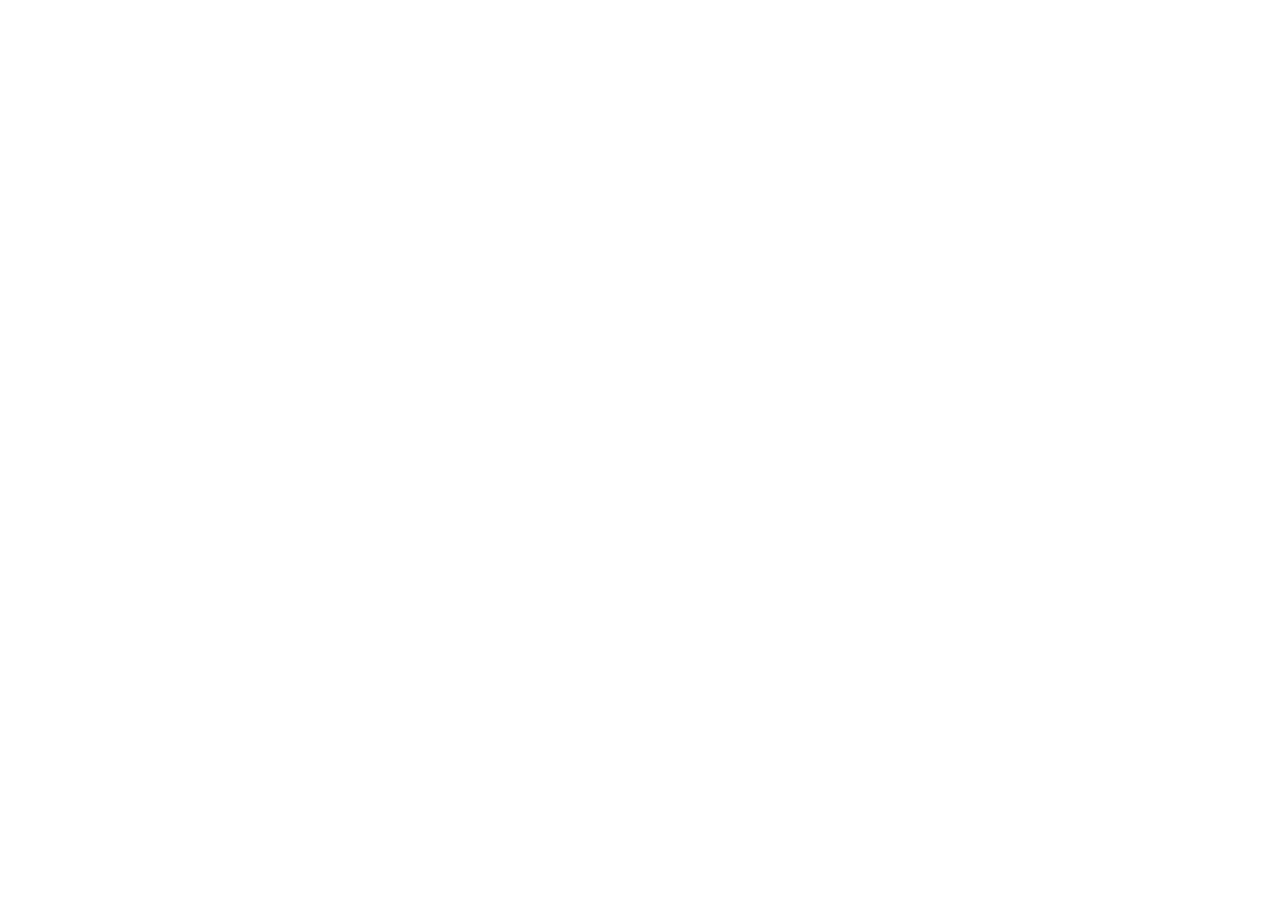
==== frames/mine/index.html @ e4fdd0bb "First" ====
<!doctype html>
<html lang="en">
  <head>
    <meta charset="UTF-8" />
    <link rel="icon" type="image/x-icon" href="https://xat.com/favicon.ico" />
    <meta name="viewport" content="width=device-width, initial-scale=1.0" />
    <title>xatframe: PAULO</title>
  <script type="module" crossorigin src="/assets/index-DdW5N_L8.js"></script>
  <link rel="stylesheet" crossorigin href="/assets/index-Bf6FAhFT.css">
</head>
  <body>
    <div id="root"></div>
  </body>
</html>
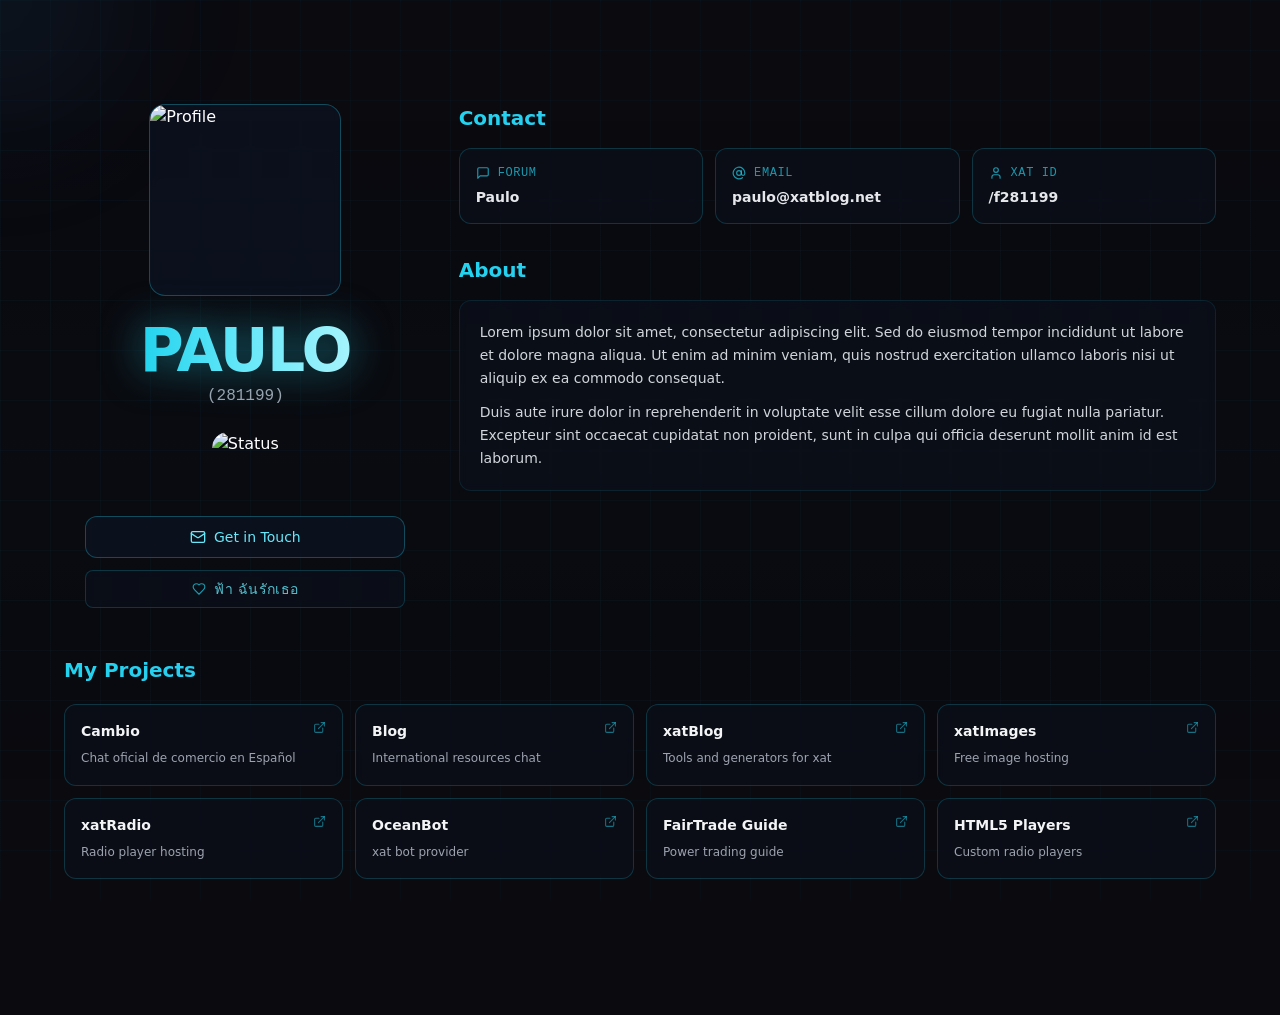
==== commit 4b7a35c0: "Fixing shit frame issue" ====
--- a/frames/mine/index.html
+++ b/frames/mine/index.html
@@ -5,8 +5,8 @@
     <link rel="icon" type="image/x-icon" href="https://xat.com/favicon.ico" />
     <meta name="viewport" content="width=device-width, initial-scale=1.0" />
     <title>xatframe: PAULO</title>
-  <script type="module" crossorigin src="/assets/index-DdW5N_L8.js"></script>
-  <link rel="stylesheet" crossorigin href="/assets/index-Bf6FAhFT.css">
+  <script type="module" crossorigin src="assets/index-DdW5N_L8.js"></script>
+  <link rel="stylesheet" crossorigin href="assets/index-Bf6FAhFT.css">
 </head>
   <body>
     <div id="root"></div>
--- a/frames/mine/assets/index-Bf6FAhFT.css
+++ b/frames/mine/assets/index-Bf6FAhFT.css
@@ -0,0 +1 @@
+*,:before,:after{--tw-border-spacing-x: 0;--tw-border-spacing-y: 0;--tw-translate-x: 0;--tw-translate-y: 0;--tw-rotate: 0;--tw-skew-x: 0;--tw-skew-y: 0;--tw-scale-x: 1;--tw-scale-y: 1;--tw-pan-x: ;--tw-pan-y: ;--tw-pinch-zoom: ;--tw-scroll-snap-strictness: proximity;--tw-gradient-from-position: ;--tw-gradient-via-position: ;--tw-gradient-to-position: ;--tw-ordinal: ;--tw-slashed-zero: ;--tw-numeric-figure: ;--tw-numeric-spacing: ;--tw-numeric-fraction: ;--tw-ring-inset: ;--tw-ring-offset-width: 0px;--tw-ring-offset-color: #fff;--tw-ring-color: rgb(59 130 246 / .5);--tw-ring-offset-shadow: 0 0 #0000;--tw-ring-shadow: 0 0 #0000;--tw-shadow: 0 0 #0000;--tw-shadow-colored: 0 0 #0000;--tw-blur: ;--tw-brightness: ;--tw-contrast: ;--tw-grayscale: ;--tw-hue-rotate: ;--tw-invert: ;--tw-saturate: ;--tw-sepia: ;--tw-drop-shadow: ;--tw-backdrop-blur: ;--tw-backdrop-brightness: ;--tw-backdrop-contrast: ;--tw-backdrop-grayscale: ;--tw-backdrop-hue-rotate: ;--tw-backdrop-invert: ;--tw-backdrop-opacity: ;--tw-backdrop-saturate: ;--tw-backdrop-sepia: ;--tw-contain-size: ;--tw-contain-layout: ;--tw-contain-paint: ;--tw-contain-style: }::backdrop{--tw-border-spacing-x: 0;--tw-border-spacing-y: 0;--tw-translate-x: 0;--tw-translate-y: 0;--tw-rotate: 0;--tw-skew-x: 0;--tw-skew-y: 0;--tw-scale-x: 1;--tw-scale-y: 1;--tw-pan-x: ;--tw-pan-y: ;--tw-pinch-zoom: ;--tw-scroll-snap-strictness: proximity;--tw-gradient-from-position: ;--tw-gradient-via-position: ;--tw-gradient-to-position: ;--tw-ordinal: ;--tw-slashed-zero: ;--tw-numeric-figure: ;--tw-numeric-spacing: ;--tw-numeric-fraction: ;--tw-ring-inset: ;--tw-ring-offset-width: 0px;--tw-ring-offset-color: #fff;--tw-ring-color: rgb(59 130 246 / .5);--tw-ring-offset-shadow: 0 0 #0000;--tw-ring-shadow: 0 0 #0000;--tw-shadow: 0 0 #0000;--tw-shadow-colored: 0 0 #0000;--tw-blur: ;--tw-brightness: ;--tw-contrast: ;--tw-grayscale: ;--tw-hue-rotate: ;--tw-invert: ;--tw-saturate: ;--tw-sepia: ;--tw-drop-shadow: ;--tw-backdrop-blur: ;--tw-backdrop-brightness: ;--tw-backdrop-contrast: ;--tw-backdrop-grayscale: ;--tw-backdrop-hue-rotate: ;--tw-backdrop-invert: ;--tw-backdrop-opacity: ;--tw-backdrop-saturate: ;--tw-backdrop-sepia: ;--tw-contain-size: ;--tw-contain-layout: ;--tw-contain-paint: ;--tw-contain-style: }*,:before,:after{box-sizing:border-box;border-width:0;border-style:solid;border-color:#e5e7eb}:before,:after{--tw-content: ""}html,:host{line-height:1.5;-webkit-text-size-adjust:100%;-moz-tab-size:4;-o-tab-size:4;tab-size:4;font-family:ui-sans-serif,system-ui,sans-serif,"Apple Color Emoji","Segoe UI Emoji",Segoe UI Symbol,"Noto Color Emoji";font-feature-settings:normal;font-variation-settings:normal;-webkit-tap-highlight-color:transparent}body{margin:0;line-height:inherit}hr{height:0;color:inherit;border-top-width:1px}abbr:where([title]){-webkit-text-decoration:underline dotted;text-decoration:underline dotted}h1,h2,h3,h4,h5,h6{font-size:inherit;font-weight:inherit}a{color:inherit;text-decoration:inherit}b,strong{font-weight:bolder}code,kbd,samp,pre{font-family:ui-monospace,SFMono-Regular,Menlo,Monaco,Consolas,Liberation Mono,Courier New,monospace;font-feature-settings:normal;font-variation-settings:normal;font-size:1em}small{font-size:80%}sub,sup{font-size:75%;line-height:0;position:relative;vertical-align:baseline}sub{bottom:-.25em}sup{top:-.5em}table{text-indent:0;border-color:inherit;border-collapse:collapse}button,input,optgroup,select,textarea{font-family:inherit;font-feature-settings:inherit;font-variation-settings:inherit;font-size:100%;font-weight:inherit;line-height:inherit;letter-spacing:inherit;color:inherit;margin:0;padding:0}button,select{text-transform:none}button,input:where([type=button]),input:where([type=reset]),input:where([type=submit]){-webkit-appearance:button;background-color:transparent;background-image:none}:-moz-focusring{outline:auto}:-moz-ui-invalid{box-shadow:none}progress{vertical-align:baseline}::-webkit-inner-spin-button,::-webkit-outer-spin-button{height:auto}[type=search]{-webkit-appearance:textfield;outline-offset:-2px}::-webkit-search-decoration{-webkit-appearance:none}::-webkit-file-upload-button{-webkit-appearance:button;font:inherit}summary{display:list-item}blockquote,dl,dd,h1,h2,h3,h4,h5,h6,hr,figure,p,pre{margin:0}fieldset{margin:0;padding:0}legend{padding:0}ol,ul,menu{list-style:none;margin:0;padding:0}dialog{padding:0}textarea{resize:vertical}input::-moz-placeholder,textarea::-moz-placeholder{opacity:1;color:#9ca3af}input::placeholder,textarea::placeholder{opacity:1;color:#9ca3af}button,[role=button]{cursor:pointer}:disabled{cursor:default}img,svg,video,canvas,audio,iframe,embed,object{display:block;vertical-align:middle}img,video{max-width:100%;height:auto}[hidden]:where(:not([hidden=until-found])){display:none}*{scroll-behavior:smooth}.pointer-events-none{pointer-events:none}.fixed{position:fixed}.absolute{position:absolute}.relative{position:relative}.-inset-1{top:-.25rem;right:-.25rem;bottom:-.25rem;left:-.25rem}.inset-0{top:0;right:0;bottom:0;left:0}.z-0{z-index:0}.z-10{z-index:10}.mx-auto{margin-left:auto;margin-right:auto}.mb-1{margin-bottom:.25rem}.mb-1\.5{margin-bottom:.375rem}.mb-12{margin-bottom:3rem}.mb-2{margin-bottom:.5rem}.mb-3{margin-bottom:.75rem}.mb-4{margin-bottom:1rem}.mb-5{margin-bottom:1.25rem}.mb-6{margin-bottom:1.5rem}.mb-8{margin-bottom:2rem}.ml-2{margin-left:.5rem}.mt-3{margin-top:.75rem}.block{display:block}.flex{display:flex}.grid{display:grid}.h-14{height:3.5rem}.h-48{height:12rem}.h-full{height:100%}.min-h-screen{min-height:100vh}.w-48{width:12rem}.w-auto{width:auto}.w-full{width:100%}.max-w-6xl{max-width:72rem}.max-w-xs{max-width:20rem}.flex-shrink-0{flex-shrink:0}.transform{transform:translate(var(--tw-translate-x),var(--tw-translate-y)) rotate(var(--tw-rotate)) skew(var(--tw-skew-x)) skewY(var(--tw-skew-y)) scaleX(var(--tw-scale-x)) scaleY(var(--tw-scale-y))}.cursor-pointer{cursor:pointer}.grid-cols-1{grid-template-columns:repeat(1,minmax(0,1fr))}.flex-col{flex-direction:column}.items-start{align-items:flex-start}.items-center{align-items:center}.justify-center{justify-content:center}.justify-between{justify-content:space-between}.gap-2{gap:.5rem}.gap-3{gap:.75rem}.gap-8{gap:2rem}.space-y-3>:not([hidden])~:not([hidden]){--tw-space-y-reverse: 0;margin-top:calc(.75rem * calc(1 - var(--tw-space-y-reverse)));margin-bottom:calc(.75rem * var(--tw-space-y-reverse))}.overflow-hidden{overflow:hidden}.rounded-2xl{border-radius:1rem}.rounded-lg{border-radius:.5rem}.rounded-xl{border-radius:.75rem}.border{border-width:1px}.border-cyan-400\/10{border-color:#22d3ee1a}.border-cyan-400\/20{border-color:#22d3ee33}.border-cyan-400\/30{border-color:#22d3ee4d}.bg-\[\#0a0a0f\]{--tw-bg-opacity: 1;background-color:rgb(10 10 15 / var(--tw-bg-opacity, 1))}.bg-slate-900\/30{background-color:#0f172a4d}.bg-slate-900\/50{background-color:#0f172a80}.bg-gradient-to-b{background-image:linear-gradient(to bottom,var(--tw-gradient-stops))}.bg-gradient-to-r{background-image:linear-gradient(to right,var(--tw-gradient-stops))}.from-cyan-400{--tw-gradient-from: #22d3ee var(--tw-gradient-from-position);--tw-gradient-to: rgb(34 211 238 / 0) var(--tw-gradient-to-position);--tw-gradient-stops: var(--tw-gradient-from), var(--tw-gradient-to)}.from-cyan-500{--tw-gradient-from: #06b6d4 var(--tw-gradient-from-position);--tw-gradient-to: rgb(6 182 212 / 0) var(--tw-gradient-to-position);--tw-gradient-stops: var(--tw-gradient-from), var(--tw-gradient-to)}.from-transparent{--tw-gradient-from: transparent var(--tw-gradient-from-position);--tw-gradient-to: rgb(0 0 0 / 0) var(--tw-gradient-to-position);--tw-gradient-stops: var(--tw-gradient-from), var(--tw-gradient-to)}.via-blue-500{--tw-gradient-to: rgb(59 130 246 / 0) var(--tw-gradient-to-position);--tw-gradient-stops: var(--tw-gradient-from), #3b82f6 var(--tw-gradient-via-position), var(--tw-gradient-to)}.via-cyan-500\/5{--tw-gradient-to: rgb(6 182 212 / 0) var(--tw-gradient-to-position);--tw-gradient-stops: var(--tw-gradient-from), rgb(6 182 212 / .05) var(--tw-gradient-via-position), var(--tw-gradient-to)}.to-blue-400{--tw-gradient-to: #60a5fa var(--tw-gradient-to-position)}.to-purple-500{--tw-gradient-to: #a855f7 var(--tw-gradient-to-position)}.to-transparent{--tw-gradient-to: transparent var(--tw-gradient-to-position)}.bg-clip-text{-webkit-background-clip:text;background-clip:text}.object-contain{-o-object-fit:contain;object-fit:contain}.object-cover{-o-object-fit:cover;object-fit:cover}.p-4{padding:1rem}.p-5{padding:1.25rem}.px-2{padding-left:.5rem;padding-right:.5rem}.px-4{padding-left:1rem;padding-right:1rem}.px-6{padding-left:1.5rem;padding-right:1.5rem}.py-1{padding-top:.25rem;padding-bottom:.25rem}.py-2{padding-top:.5rem;padding-bottom:.5rem}.py-2\.5{padding-top:.625rem;padding-bottom:.625rem}.pb-\[calc\(6rem\+40px\)\]{padding-bottom:calc(6rem + 40px)}.pt-\[calc\(4rem\+40px\)\]{padding-top:calc(4rem + 40px)}.text-center{text-align:center}.font-mono{font-family:ui-monospace,SFMono-Regular,Menlo,Monaco,Consolas,Liberation Mono,Courier New,monospace}.text-5xl{font-size:3rem;line-height:1}.text-base{font-size:1rem;line-height:1.5rem}.text-sm{font-size:.875rem;line-height:1.25rem}.text-xl{font-size:1.25rem;line-height:1.75rem}.text-xs{font-size:.75rem;line-height:1rem}.font-bold{font-weight:700}.font-light{font-weight:300}.font-medium{font-weight:500}.font-semibold{font-weight:600}.uppercase{text-transform:uppercase}.leading-relaxed{line-height:1.625}.tracking-tight{letter-spacing:-.025em}.tracking-wide{letter-spacing:.025em}.tracking-wider{letter-spacing:.05em}.text-cyan-300{--tw-text-opacity: 1;color:rgb(103 232 249 / var(--tw-text-opacity, 1))}.text-cyan-300\/80{color:#67e8f9cc}.text-cyan-400\/50{color:#22d3ee80}.text-cyan-400\/70{color:#22d3eeb3}.text-gray-100{--tw-text-opacity: 1;color:rgb(243 244 246 / var(--tw-text-opacity, 1))}.text-gray-200{--tw-text-opacity: 1;color:rgb(229 231 235 / var(--tw-text-opacity, 1))}.text-gray-300{--tw-text-opacity: 1;color:rgb(209 213 219 / var(--tw-text-opacity, 1))}.text-gray-400{--tw-text-opacity: 1;color:rgb(156 163 175 / var(--tw-text-opacity, 1))}.text-transparent{color:transparent}.text-white{--tw-text-opacity: 1;color:rgb(255 255 255 / var(--tw-text-opacity, 1))}.opacity-0{opacity:0}.opacity-20{opacity:.2}.opacity-30{opacity:.3}.blur{--tw-blur: blur(8px);filter:var(--tw-blur) var(--tw-brightness) var(--tw-contrast) var(--tw-grayscale) var(--tw-hue-rotate) var(--tw-invert) var(--tw-saturate) var(--tw-sepia) var(--tw-drop-shadow)}.blur-sm{--tw-blur: blur(4px);filter:var(--tw-blur) var(--tw-brightness) var(--tw-contrast) var(--tw-grayscale) var(--tw-hue-rotate) var(--tw-invert) var(--tw-saturate) var(--tw-sepia) var(--tw-drop-shadow)}.filter{filter:var(--tw-blur) var(--tw-brightness) var(--tw-contrast) var(--tw-grayscale) var(--tw-hue-rotate) var(--tw-invert) var(--tw-saturate) var(--tw-sepia) var(--tw-drop-shadow)}.backdrop-blur-sm{--tw-backdrop-blur: blur(4px);-webkit-backdrop-filter:var(--tw-backdrop-blur) var(--tw-backdrop-brightness) var(--tw-backdrop-contrast) var(--tw-backdrop-grayscale) var(--tw-backdrop-hue-rotate) var(--tw-backdrop-invert) var(--tw-backdrop-opacity) var(--tw-backdrop-saturate) var(--tw-backdrop-sepia);backdrop-filter:var(--tw-backdrop-blur) var(--tw-backdrop-brightness) var(--tw-backdrop-contrast) var(--tw-backdrop-grayscale) var(--tw-backdrop-hue-rotate) var(--tw-backdrop-invert) var(--tw-backdrop-opacity) var(--tw-backdrop-saturate) var(--tw-backdrop-sepia)}.transition-all{transition-property:all;transition-timing-function:cubic-bezier(.4,0,.2,1);transition-duration:.15s}.transition-colors{transition-property:color,background-color,border-color,text-decoration-color,fill,stroke;transition-timing-function:cubic-bezier(.4,0,.2,1);transition-duration:.15s}.transition-opacity{transition-property:opacity;transition-timing-function:cubic-bezier(.4,0,.2,1);transition-duration:.15s}.duration-300{transition-duration:.3s}.duration-500{transition-duration:.5s}.ease-out{transition-timing-function:cubic-bezier(0,0,.2,1)}.grid-pattern{background-image:linear-gradient(rgba(6,182,212,.1) 1px,transparent 1px),linear-gradient(90deg,rgba(6,182,212,.1) 1px,transparent 1px);background-size:50px 50px;animation:gridMove 20s linear infinite}@keyframes gridMove{0%{background-position:0 0}to{background-position:50px 50px}}.hexagon-pattern{background-image:radial-gradient(circle at 50% 50%,rgba(6,182,212,.15) 1px,transparent 1px);background-size:30px 30px;background-position:0 0,15px 15px}@keyframes gridScan{0%{transform:translateY(-100%)}to{transform:translateY(100%)}}.animate-grid-scan{animation:gridScan 8s linear infinite}.wave-text{background:linear-gradient(90deg,#22d3ee,#67e8f9,#a5f3fc,#67e8f9,#22d3ee);background-size:200% auto;background-clip:text;-webkit-background-clip:text;-webkit-text-fill-color:transparent;animation:waveGradient 3s ease infinite;filter:drop-shadow(0 0 20px rgba(34,211,238,.5))}@keyframes waveGradient{0%,to{background-position:0% center}50%{background-position:100% center}}.cell-card{position:relative}.cell-card:before{content:"";position:absolute;top:0;right:0;bottom:0;left:0;border-radius:.75rem;padding:1px;background:linear-gradient(135deg,#06b6d44d,#3b82f64d);-webkit-mask:linear-gradient(#fff 0 0) content-box,linear-gradient(#fff 0 0);-webkit-mask-composite:xor;mask-composite:exclude;opacity:0;transition:opacity .3s}.cell-card:hover:before{opacity:1}.floating-cell{position:absolute;width:8px;height:8px;background:#06b6d499;border-radius:50%;animation:floatCell linear infinite;box-shadow:0 0 10px #06b6d4cc}.floating-cell:before{content:"";position:absolute;top:50%;left:50%;transform:translate(-50%,-50%);width:16px;height:16px;border:1px solid rgba(6,182,212,.3);border-radius:50%}.floating-cell:after{content:"";position:absolute;top:50%;left:50%;transform:translate(-50%,-50%);width:24px;height:24px;border:1px solid rgba(6,182,212,.15);border-radius:50%}@keyframes floatCell{0%{transform:translateY(-100vh) translate(0) rotate(0);opacity:0}10%{opacity:1}90%{opacity:1}to{transform:translateY(100vh) translate(100px) rotate(360deg);opacity:0}}.rotating-border{position:absolute;top:0;right:0;bottom:0;left:0;border-radius:1rem;overflow:hidden}.rotating-border:before{content:"";position:absolute;top:-150%;right:-150%;bottom:-150%;left:-150%;background:conic-gradient(from 0deg,transparent 0deg,transparent 70deg,#06b6d4 100deg,#22d3ee 130deg,#67e8f9 160deg,#22d3ee 190deg,#06b6d4 220deg,transparent 250deg,transparent 360deg);animation:rotateBorder 2.5s linear infinite}.rotating-border:after{content:"";position:absolute;top:3px;right:3px;bottom:3px;left:3px;border-radius:.875rem;background:#0a0a0f}@keyframes rotateBorder{0%{transform:rotate(0)}to{transform:rotate(360deg)}}.hover\:border-cyan-400\/50:hover{border-color:#22d3ee80}.hover\:bg-slate-900\/50:hover{background-color:#0f172a80}.hover\:bg-slate-900\/70:hover{background-color:#0f172ab3}.group:hover .group-hover\:text-cyan-300{--tw-text-opacity: 1;color:rgb(103 232 249 / var(--tw-text-opacity, 1))}.group:hover .group-hover\:text-cyan-400{--tw-text-opacity: 1;color:rgb(34 211 238 / var(--tw-text-opacity, 1))}.group:hover .group-hover\:opacity-100{opacity:1}@media (min-width: 768px){.md\:grid-cols-2{grid-template-columns:repeat(2,minmax(0,1fr))}.md\:grid-cols-3{grid-template-columns:repeat(3,minmax(0,1fr))}.md\:text-6xl{font-size:3.75rem;line-height:1}}@media (min-width: 1024px){.lg\:col-span-1{grid-column:span 1 / span 1}.lg\:col-span-2{grid-column:span 2 / span 2}.lg\:grid-cols-3{grid-template-columns:repeat(3,minmax(0,1fr))}}@media (min-width: 1280px){.xl\:grid-cols-4{grid-template-columns:repeat(4,minmax(0,1fr))}}
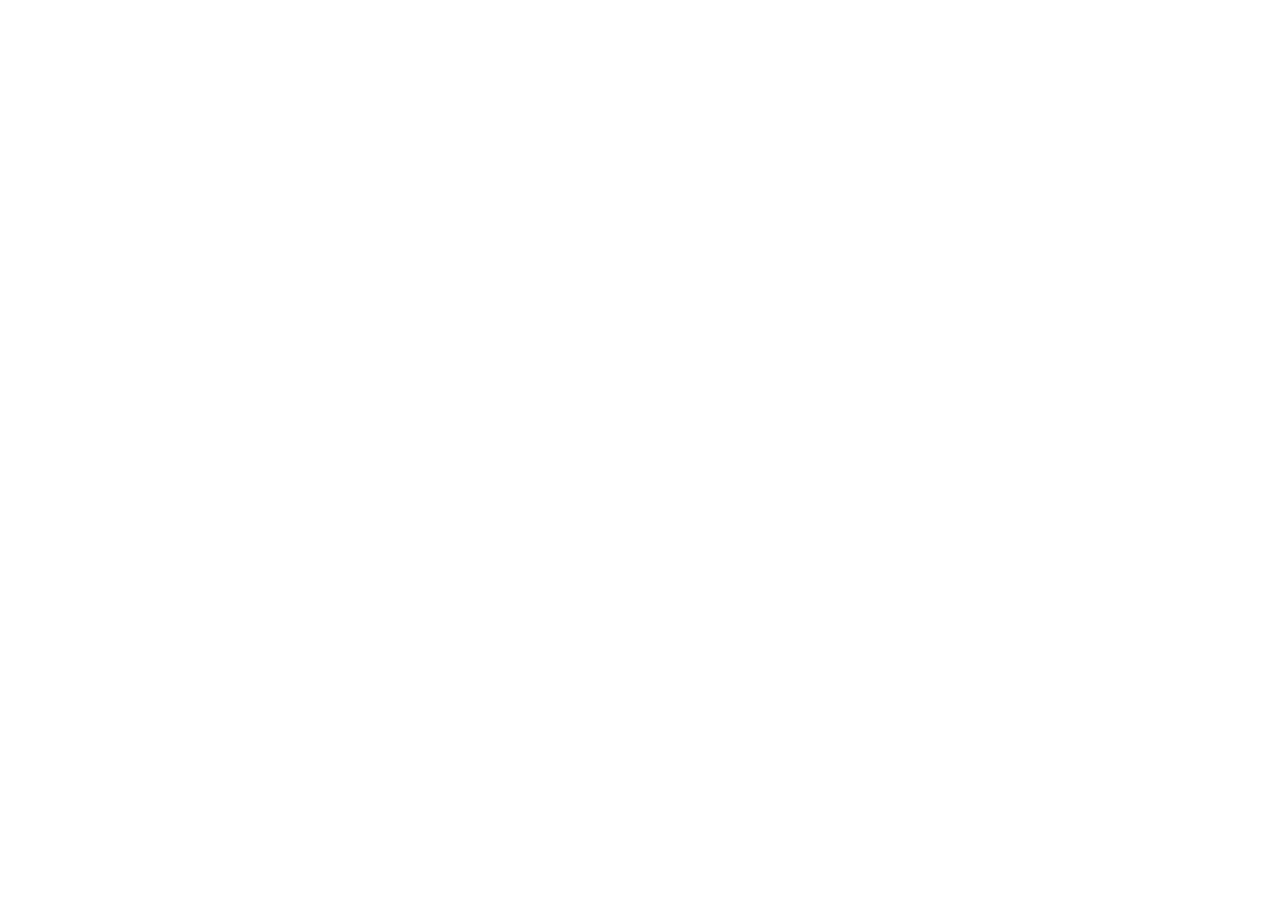
==== commit fdb4bde5: "missed something ..." ====
--- a/frames/mine/index.html
+++ b/frames/mine/index.html
@@ -5,8 +5,8 @@
     <link rel="icon" type="image/x-icon" href="https://xat.com/favicon.ico" />
     <meta name="viewport" content="width=device-width, initial-scale=1.0" />
     <title>xatframe: PAULO</title>
-  <script type="module" crossorigin src="assets/index-DdW5N_L8.js"></script>
-  <link rel="stylesheet" crossorigin href="assets/index-Bf6FAhFT.css">
+  <script type="module" crossorigin src="/assets/index-Cqo_ANw_.js"></script>
+  <link rel="stylesheet" crossorigin href="/assets/index-Bf6FAhFT.css">
 </head>
   <body>
     <div id="root"></div>
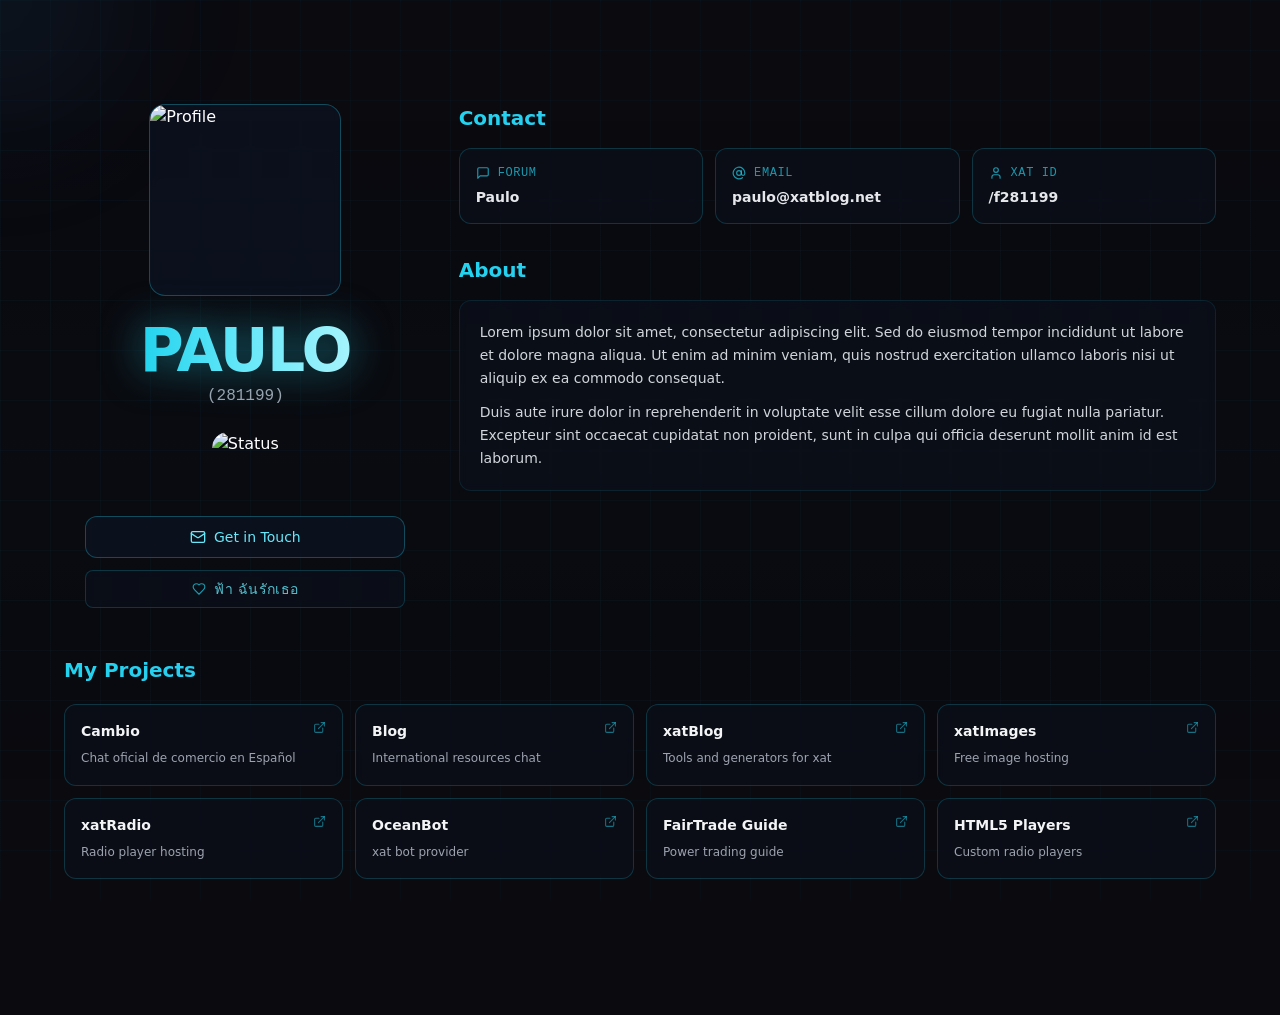
==== commit 2e49c809: "missed something ..." ====
--- a/frames/mine/index.html
+++ b/frames/mine/index.html
@@ -5,8 +5,8 @@
     <link rel="icon" type="image/x-icon" href="https://xat.com/favicon.ico" />
     <meta name="viewport" content="width=device-width, initial-scale=1.0" />
     <title>xatframe: PAULO</title>
-  <script type="module" crossorigin src="/assets/index-Cqo_ANw_.js"></script>
-  <link rel="stylesheet" crossorigin href="/assets/index-Bf6FAhFT.css">
+  <script type="module" crossorigin src="assets/index-Cqo_ANw_.js"></script>
+  <link rel="stylesheet" crossorigin href="assets/index-Bf6FAhFT.css">
 </head>
   <body>
     <div id="root"></div>
--- a/frames/mine/assets/index-Bf6FAhFT.css
+++ b/frames/mine/assets/index-Bf6FAhFT.css
@@ -0,0 +1 @@
+*,:before,:after{--tw-border-spacing-x: 0;--tw-border-spacing-y: 0;--tw-translate-x: 0;--tw-translate-y: 0;--tw-rotate: 0;--tw-skew-x: 0;--tw-skew-y: 0;--tw-scale-x: 1;--tw-scale-y: 1;--tw-pan-x: ;--tw-pan-y: ;--tw-pinch-zoom: ;--tw-scroll-snap-strictness: proximity;--tw-gradient-from-position: ;--tw-gradient-via-position: ;--tw-gradient-to-position: ;--tw-ordinal: ;--tw-slashed-zero: ;--tw-numeric-figure: ;--tw-numeric-spacing: ;--tw-numeric-fraction: ;--tw-ring-inset: ;--tw-ring-offset-width: 0px;--tw-ring-offset-color: #fff;--tw-ring-color: rgb(59 130 246 / .5);--tw-ring-offset-shadow: 0 0 #0000;--tw-ring-shadow: 0 0 #0000;--tw-shadow: 0 0 #0000;--tw-shadow-colored: 0 0 #0000;--tw-blur: ;--tw-brightness: ;--tw-contrast: ;--tw-grayscale: ;--tw-hue-rotate: ;--tw-invert: ;--tw-saturate: ;--tw-sepia: ;--tw-drop-shadow: ;--tw-backdrop-blur: ;--tw-backdrop-brightness: ;--tw-backdrop-contrast: ;--tw-backdrop-grayscale: ;--tw-backdrop-hue-rotate: ;--tw-backdrop-invert: ;--tw-backdrop-opacity: ;--tw-backdrop-saturate: ;--tw-backdrop-sepia: ;--tw-contain-size: ;--tw-contain-layout: ;--tw-contain-paint: ;--tw-contain-style: }::backdrop{--tw-border-spacing-x: 0;--tw-border-spacing-y: 0;--tw-translate-x: 0;--tw-translate-y: 0;--tw-rotate: 0;--tw-skew-x: 0;--tw-skew-y: 0;--tw-scale-x: 1;--tw-scale-y: 1;--tw-pan-x: ;--tw-pan-y: ;--tw-pinch-zoom: ;--tw-scroll-snap-strictness: proximity;--tw-gradient-from-position: ;--tw-gradient-via-position: ;--tw-gradient-to-position: ;--tw-ordinal: ;--tw-slashed-zero: ;--tw-numeric-figure: ;--tw-numeric-spacing: ;--tw-numeric-fraction: ;--tw-ring-inset: ;--tw-ring-offset-width: 0px;--tw-ring-offset-color: #fff;--tw-ring-color: rgb(59 130 246 / .5);--tw-ring-offset-shadow: 0 0 #0000;--tw-ring-shadow: 0 0 #0000;--tw-shadow: 0 0 #0000;--tw-shadow-colored: 0 0 #0000;--tw-blur: ;--tw-brightness: ;--tw-contrast: ;--tw-grayscale: ;--tw-hue-rotate: ;--tw-invert: ;--tw-saturate: ;--tw-sepia: ;--tw-drop-shadow: ;--tw-backdrop-blur: ;--tw-backdrop-brightness: ;--tw-backdrop-contrast: ;--tw-backdrop-grayscale: ;--tw-backdrop-hue-rotate: ;--tw-backdrop-invert: ;--tw-backdrop-opacity: ;--tw-backdrop-saturate: ;--tw-backdrop-sepia: ;--tw-contain-size: ;--tw-contain-layout: ;--tw-contain-paint: ;--tw-contain-style: }*,:before,:after{box-sizing:border-box;border-width:0;border-style:solid;border-color:#e5e7eb}:before,:after{--tw-content: ""}html,:host{line-height:1.5;-webkit-text-size-adjust:100%;-moz-tab-size:4;-o-tab-size:4;tab-size:4;font-family:ui-sans-serif,system-ui,sans-serif,"Apple Color Emoji","Segoe UI Emoji",Segoe UI Symbol,"Noto Color Emoji";font-feature-settings:normal;font-variation-settings:normal;-webkit-tap-highlight-color:transparent}body{margin:0;line-height:inherit}hr{height:0;color:inherit;border-top-width:1px}abbr:where([title]){-webkit-text-decoration:underline dotted;text-decoration:underline dotted}h1,h2,h3,h4,h5,h6{font-size:inherit;font-weight:inherit}a{color:inherit;text-decoration:inherit}b,strong{font-weight:bolder}code,kbd,samp,pre{font-family:ui-monospace,SFMono-Regular,Menlo,Monaco,Consolas,Liberation Mono,Courier New,monospace;font-feature-settings:normal;font-variation-settings:normal;font-size:1em}small{font-size:80%}sub,sup{font-size:75%;line-height:0;position:relative;vertical-align:baseline}sub{bottom:-.25em}sup{top:-.5em}table{text-indent:0;border-color:inherit;border-collapse:collapse}button,input,optgroup,select,textarea{font-family:inherit;font-feature-settings:inherit;font-variation-settings:inherit;font-size:100%;font-weight:inherit;line-height:inherit;letter-spacing:inherit;color:inherit;margin:0;padding:0}button,select{text-transform:none}button,input:where([type=button]),input:where([type=reset]),input:where([type=submit]){-webkit-appearance:button;background-color:transparent;background-image:none}:-moz-focusring{outline:auto}:-moz-ui-invalid{box-shadow:none}progress{vertical-align:baseline}::-webkit-inner-spin-button,::-webkit-outer-spin-button{height:auto}[type=search]{-webkit-appearance:textfield;outline-offset:-2px}::-webkit-search-decoration{-webkit-appearance:none}::-webkit-file-upload-button{-webkit-appearance:button;font:inherit}summary{display:list-item}blockquote,dl,dd,h1,h2,h3,h4,h5,h6,hr,figure,p,pre{margin:0}fieldset{margin:0;padding:0}legend{padding:0}ol,ul,menu{list-style:none;margin:0;padding:0}dialog{padding:0}textarea{resize:vertical}input::-moz-placeholder,textarea::-moz-placeholder{opacity:1;color:#9ca3af}input::placeholder,textarea::placeholder{opacity:1;color:#9ca3af}button,[role=button]{cursor:pointer}:disabled{cursor:default}img,svg,video,canvas,audio,iframe,embed,object{display:block;vertical-align:middle}img,video{max-width:100%;height:auto}[hidden]:where(:not([hidden=until-found])){display:none}*{scroll-behavior:smooth}.pointer-events-none{pointer-events:none}.fixed{position:fixed}.absolute{position:absolute}.relative{position:relative}.-inset-1{top:-.25rem;right:-.25rem;bottom:-.25rem;left:-.25rem}.inset-0{top:0;right:0;bottom:0;left:0}.z-0{z-index:0}.z-10{z-index:10}.mx-auto{margin-left:auto;margin-right:auto}.mb-1{margin-bottom:.25rem}.mb-1\.5{margin-bottom:.375rem}.mb-12{margin-bottom:3rem}.mb-2{margin-bottom:.5rem}.mb-3{margin-bottom:.75rem}.mb-4{margin-bottom:1rem}.mb-5{margin-bottom:1.25rem}.mb-6{margin-bottom:1.5rem}.mb-8{margin-bottom:2rem}.ml-2{margin-left:.5rem}.mt-3{margin-top:.75rem}.block{display:block}.flex{display:flex}.grid{display:grid}.h-14{height:3.5rem}.h-48{height:12rem}.h-full{height:100%}.min-h-screen{min-height:100vh}.w-48{width:12rem}.w-auto{width:auto}.w-full{width:100%}.max-w-6xl{max-width:72rem}.max-w-xs{max-width:20rem}.flex-shrink-0{flex-shrink:0}.transform{transform:translate(var(--tw-translate-x),var(--tw-translate-y)) rotate(var(--tw-rotate)) skew(var(--tw-skew-x)) skewY(var(--tw-skew-y)) scaleX(var(--tw-scale-x)) scaleY(var(--tw-scale-y))}.cursor-pointer{cursor:pointer}.grid-cols-1{grid-template-columns:repeat(1,minmax(0,1fr))}.flex-col{flex-direction:column}.items-start{align-items:flex-start}.items-center{align-items:center}.justify-center{justify-content:center}.justify-between{justify-content:space-between}.gap-2{gap:.5rem}.gap-3{gap:.75rem}.gap-8{gap:2rem}.space-y-3>:not([hidden])~:not([hidden]){--tw-space-y-reverse: 0;margin-top:calc(.75rem * calc(1 - var(--tw-space-y-reverse)));margin-bottom:calc(.75rem * var(--tw-space-y-reverse))}.overflow-hidden{overflow:hidden}.rounded-2xl{border-radius:1rem}.rounded-lg{border-radius:.5rem}.rounded-xl{border-radius:.75rem}.border{border-width:1px}.border-cyan-400\/10{border-color:#22d3ee1a}.border-cyan-400\/20{border-color:#22d3ee33}.border-cyan-400\/30{border-color:#22d3ee4d}.bg-\[\#0a0a0f\]{--tw-bg-opacity: 1;background-color:rgb(10 10 15 / var(--tw-bg-opacity, 1))}.bg-slate-900\/30{background-color:#0f172a4d}.bg-slate-900\/50{background-color:#0f172a80}.bg-gradient-to-b{background-image:linear-gradient(to bottom,var(--tw-gradient-stops))}.bg-gradient-to-r{background-image:linear-gradient(to right,var(--tw-gradient-stops))}.from-cyan-400{--tw-gradient-from: #22d3ee var(--tw-gradient-from-position);--tw-gradient-to: rgb(34 211 238 / 0) var(--tw-gradient-to-position);--tw-gradient-stops: var(--tw-gradient-from), var(--tw-gradient-to)}.from-cyan-500{--tw-gradient-from: #06b6d4 var(--tw-gradient-from-position);--tw-gradient-to: rgb(6 182 212 / 0) var(--tw-gradient-to-position);--tw-gradient-stops: var(--tw-gradient-from), var(--tw-gradient-to)}.from-transparent{--tw-gradient-from: transparent var(--tw-gradient-from-position);--tw-gradient-to: rgb(0 0 0 / 0) var(--tw-gradient-to-position);--tw-gradient-stops: var(--tw-gradient-from), var(--tw-gradient-to)}.via-blue-500{--tw-gradient-to: rgb(59 130 246 / 0) var(--tw-gradient-to-position);--tw-gradient-stops: var(--tw-gradient-from), #3b82f6 var(--tw-gradient-via-position), var(--tw-gradient-to)}.via-cyan-500\/5{--tw-gradient-to: rgb(6 182 212 / 0) var(--tw-gradient-to-position);--tw-gradient-stops: var(--tw-gradient-from), rgb(6 182 212 / .05) var(--tw-gradient-via-position), var(--tw-gradient-to)}.to-blue-400{--tw-gradient-to: #60a5fa var(--tw-gradient-to-position)}.to-purple-500{--tw-gradient-to: #a855f7 var(--tw-gradient-to-position)}.to-transparent{--tw-gradient-to: transparent var(--tw-gradient-to-position)}.bg-clip-text{-webkit-background-clip:text;background-clip:text}.object-contain{-o-object-fit:contain;object-fit:contain}.object-cover{-o-object-fit:cover;object-fit:cover}.p-4{padding:1rem}.p-5{padding:1.25rem}.px-2{padding-left:.5rem;padding-right:.5rem}.px-4{padding-left:1rem;padding-right:1rem}.px-6{padding-left:1.5rem;padding-right:1.5rem}.py-1{padding-top:.25rem;padding-bottom:.25rem}.py-2{padding-top:.5rem;padding-bottom:.5rem}.py-2\.5{padding-top:.625rem;padding-bottom:.625rem}.pb-\[calc\(6rem\+40px\)\]{padding-bottom:calc(6rem + 40px)}.pt-\[calc\(4rem\+40px\)\]{padding-top:calc(4rem + 40px)}.text-center{text-align:center}.font-mono{font-family:ui-monospace,SFMono-Regular,Menlo,Monaco,Consolas,Liberation Mono,Courier New,monospace}.text-5xl{font-size:3rem;line-height:1}.text-base{font-size:1rem;line-height:1.5rem}.text-sm{font-size:.875rem;line-height:1.25rem}.text-xl{font-size:1.25rem;line-height:1.75rem}.text-xs{font-size:.75rem;line-height:1rem}.font-bold{font-weight:700}.font-light{font-weight:300}.font-medium{font-weight:500}.font-semibold{font-weight:600}.uppercase{text-transform:uppercase}.leading-relaxed{line-height:1.625}.tracking-tight{letter-spacing:-.025em}.tracking-wide{letter-spacing:.025em}.tracking-wider{letter-spacing:.05em}.text-cyan-300{--tw-text-opacity: 1;color:rgb(103 232 249 / var(--tw-text-opacity, 1))}.text-cyan-300\/80{color:#67e8f9cc}.text-cyan-400\/50{color:#22d3ee80}.text-cyan-400\/70{color:#22d3eeb3}.text-gray-100{--tw-text-opacity: 1;color:rgb(243 244 246 / var(--tw-text-opacity, 1))}.text-gray-200{--tw-text-opacity: 1;color:rgb(229 231 235 / var(--tw-text-opacity, 1))}.text-gray-300{--tw-text-opacity: 1;color:rgb(209 213 219 / var(--tw-text-opacity, 1))}.text-gray-400{--tw-text-opacity: 1;color:rgb(156 163 175 / var(--tw-text-opacity, 1))}.text-transparent{color:transparent}.text-white{--tw-text-opacity: 1;color:rgb(255 255 255 / var(--tw-text-opacity, 1))}.opacity-0{opacity:0}.opacity-20{opacity:.2}.opacity-30{opacity:.3}.blur{--tw-blur: blur(8px);filter:var(--tw-blur) var(--tw-brightness) var(--tw-contrast) var(--tw-grayscale) var(--tw-hue-rotate) var(--tw-invert) var(--tw-saturate) var(--tw-sepia) var(--tw-drop-shadow)}.blur-sm{--tw-blur: blur(4px);filter:var(--tw-blur) var(--tw-brightness) var(--tw-contrast) var(--tw-grayscale) var(--tw-hue-rotate) var(--tw-invert) var(--tw-saturate) var(--tw-sepia) var(--tw-drop-shadow)}.filter{filter:var(--tw-blur) var(--tw-brightness) var(--tw-contrast) var(--tw-grayscale) var(--tw-hue-rotate) var(--tw-invert) var(--tw-saturate) var(--tw-sepia) var(--tw-drop-shadow)}.backdrop-blur-sm{--tw-backdrop-blur: blur(4px);-webkit-backdrop-filter:var(--tw-backdrop-blur) var(--tw-backdrop-brightness) var(--tw-backdrop-contrast) var(--tw-backdrop-grayscale) var(--tw-backdrop-hue-rotate) var(--tw-backdrop-invert) var(--tw-backdrop-opacity) var(--tw-backdrop-saturate) var(--tw-backdrop-sepia);backdrop-filter:var(--tw-backdrop-blur) var(--tw-backdrop-brightness) var(--tw-backdrop-contrast) var(--tw-backdrop-grayscale) var(--tw-backdrop-hue-rotate) var(--tw-backdrop-invert) var(--tw-backdrop-opacity) var(--tw-backdrop-saturate) var(--tw-backdrop-sepia)}.transition-all{transition-property:all;transition-timing-function:cubic-bezier(.4,0,.2,1);transition-duration:.15s}.transition-colors{transition-property:color,background-color,border-color,text-decoration-color,fill,stroke;transition-timing-function:cubic-bezier(.4,0,.2,1);transition-duration:.15s}.transition-opacity{transition-property:opacity;transition-timing-function:cubic-bezier(.4,0,.2,1);transition-duration:.15s}.duration-300{transition-duration:.3s}.duration-500{transition-duration:.5s}.ease-out{transition-timing-function:cubic-bezier(0,0,.2,1)}.grid-pattern{background-image:linear-gradient(rgba(6,182,212,.1) 1px,transparent 1px),linear-gradient(90deg,rgba(6,182,212,.1) 1px,transparent 1px);background-size:50px 50px;animation:gridMove 20s linear infinite}@keyframes gridMove{0%{background-position:0 0}to{background-position:50px 50px}}.hexagon-pattern{background-image:radial-gradient(circle at 50% 50%,rgba(6,182,212,.15) 1px,transparent 1px);background-size:30px 30px;background-position:0 0,15px 15px}@keyframes gridScan{0%{transform:translateY(-100%)}to{transform:translateY(100%)}}.animate-grid-scan{animation:gridScan 8s linear infinite}.wave-text{background:linear-gradient(90deg,#22d3ee,#67e8f9,#a5f3fc,#67e8f9,#22d3ee);background-size:200% auto;background-clip:text;-webkit-background-clip:text;-webkit-text-fill-color:transparent;animation:waveGradient 3s ease infinite;filter:drop-shadow(0 0 20px rgba(34,211,238,.5))}@keyframes waveGradient{0%,to{background-position:0% center}50%{background-position:100% center}}.cell-card{position:relative}.cell-card:before{content:"";position:absolute;top:0;right:0;bottom:0;left:0;border-radius:.75rem;padding:1px;background:linear-gradient(135deg,#06b6d44d,#3b82f64d);-webkit-mask:linear-gradient(#fff 0 0) content-box,linear-gradient(#fff 0 0);-webkit-mask-composite:xor;mask-composite:exclude;opacity:0;transition:opacity .3s}.cell-card:hover:before{opacity:1}.floating-cell{position:absolute;width:8px;height:8px;background:#06b6d499;border-radius:50%;animation:floatCell linear infinite;box-shadow:0 0 10px #06b6d4cc}.floating-cell:before{content:"";position:absolute;top:50%;left:50%;transform:translate(-50%,-50%);width:16px;height:16px;border:1px solid rgba(6,182,212,.3);border-radius:50%}.floating-cell:after{content:"";position:absolute;top:50%;left:50%;transform:translate(-50%,-50%);width:24px;height:24px;border:1px solid rgba(6,182,212,.15);border-radius:50%}@keyframes floatCell{0%{transform:translateY(-100vh) translate(0) rotate(0);opacity:0}10%{opacity:1}90%{opacity:1}to{transform:translateY(100vh) translate(100px) rotate(360deg);opacity:0}}.rotating-border{position:absolute;top:0;right:0;bottom:0;left:0;border-radius:1rem;overflow:hidden}.rotating-border:before{content:"";position:absolute;top:-150%;right:-150%;bottom:-150%;left:-150%;background:conic-gradient(from 0deg,transparent 0deg,transparent 70deg,#06b6d4 100deg,#22d3ee 130deg,#67e8f9 160deg,#22d3ee 190deg,#06b6d4 220deg,transparent 250deg,transparent 360deg);animation:rotateBorder 2.5s linear infinite}.rotating-border:after{content:"";position:absolute;top:3px;right:3px;bottom:3px;left:3px;border-radius:.875rem;background:#0a0a0f}@keyframes rotateBorder{0%{transform:rotate(0)}to{transform:rotate(360deg)}}.hover\:border-cyan-400\/50:hover{border-color:#22d3ee80}.hover\:bg-slate-900\/50:hover{background-color:#0f172a80}.hover\:bg-slate-900\/70:hover{background-color:#0f172ab3}.group:hover .group-hover\:text-cyan-300{--tw-text-opacity: 1;color:rgb(103 232 249 / var(--tw-text-opacity, 1))}.group:hover .group-hover\:text-cyan-400{--tw-text-opacity: 1;color:rgb(34 211 238 / var(--tw-text-opacity, 1))}.group:hover .group-hover\:opacity-100{opacity:1}@media (min-width: 768px){.md\:grid-cols-2{grid-template-columns:repeat(2,minmax(0,1fr))}.md\:grid-cols-3{grid-template-columns:repeat(3,minmax(0,1fr))}.md\:text-6xl{font-size:3.75rem;line-height:1}}@media (min-width: 1024px){.lg\:col-span-1{grid-column:span 1 / span 1}.lg\:col-span-2{grid-column:span 2 / span 2}.lg\:grid-cols-3{grid-template-columns:repeat(3,minmax(0,1fr))}}@media (min-width: 1280px){.xl\:grid-cols-4{grid-template-columns:repeat(4,minmax(0,1fr))}}
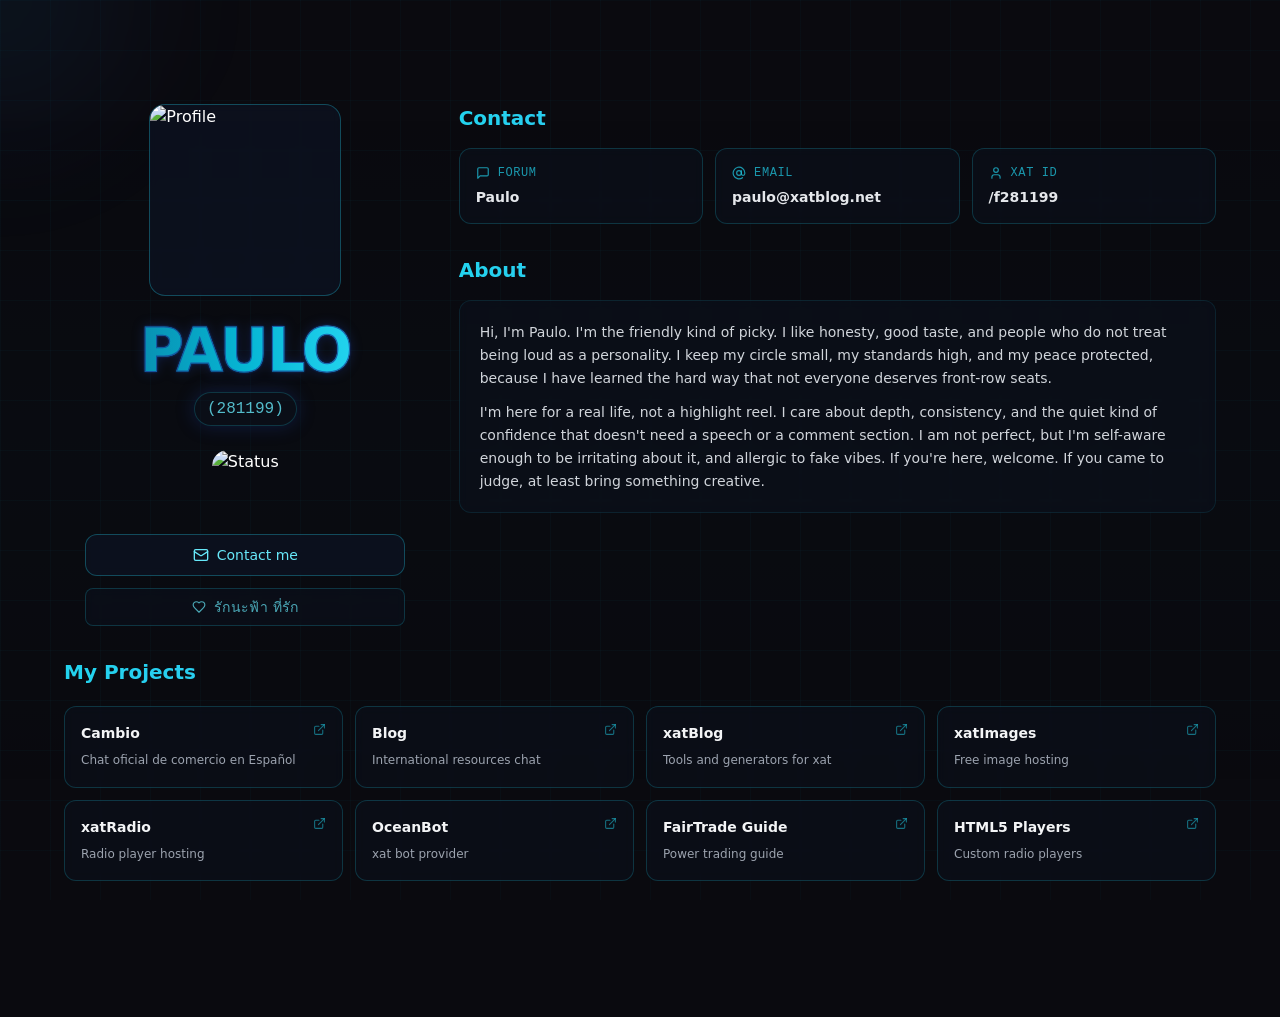
==== commit 23ddc4d7: "small changes" ====
--- a/frames/mine/index.html
+++ b/frames/mine/index.html
@@ -5,10 +5,10 @@
     <link rel="icon" type="image/x-icon" href="https://xat.com/favicon.ico" />
     <meta name="viewport" content="width=device-width, initial-scale=1.0" />
     <title>xatframe: PAULO</title>
-  <script type="module" crossorigin src="assets/index-Cqo_ANw_.js"></script>
-  <link rel="stylesheet" crossorigin href="assets/index-Bf6FAhFT.css">
+  <script type="module" crossorigin src="assets/index-Bv3zwEbi.js"></script>
+  <link rel="stylesheet" crossorigin href="assets/index-BjVsr-GF.css">
 </head>
   <body>
     <div id="root"></div>
   </body>
-</html>
+</html>
--- a/frames/mine/assets/index-BjVsr-GF.css
+++ b/frames/mine/assets/index-BjVsr-GF.css
@@ -0,0 +1 @@
+*,:before,:after{--tw-border-spacing-x: 0;--tw-border-spacing-y: 0;--tw-translate-x: 0;--tw-translate-y: 0;--tw-rotate: 0;--tw-skew-x: 0;--tw-skew-y: 0;--tw-scale-x: 1;--tw-scale-y: 1;--tw-pan-x: ;--tw-pan-y: ;--tw-pinch-zoom: ;--tw-scroll-snap-strictness: proximity;--tw-gradient-from-position: ;--tw-gradient-via-position: ;--tw-gradient-to-position: ;--tw-ordinal: ;--tw-slashed-zero: ;--tw-numeric-figure: ;--tw-numeric-spacing: ;--tw-numeric-fraction: ;--tw-ring-inset: ;--tw-ring-offset-width: 0px;--tw-ring-offset-color: #fff;--tw-ring-color: rgb(59 130 246 / .5);--tw-ring-offset-shadow: 0 0 #0000;--tw-ring-shadow: 0 0 #0000;--tw-shadow: 0 0 #0000;--tw-shadow-colored: 0 0 #0000;--tw-blur: ;--tw-brightness: ;--tw-contrast: ;--tw-grayscale: ;--tw-hue-rotate: ;--tw-invert: ;--tw-saturate: ;--tw-sepia: ;--tw-drop-shadow: ;--tw-backdrop-blur: ;--tw-backdrop-brightness: ;--tw-backdrop-contrast: ;--tw-backdrop-grayscale: ;--tw-backdrop-hue-rotate: ;--tw-backdrop-invert: ;--tw-backdrop-opacity: ;--tw-backdrop-saturate: ;--tw-backdrop-sepia: ;--tw-contain-size: ;--tw-contain-layout: ;--tw-contain-paint: ;--tw-contain-style: }::backdrop{--tw-border-spacing-x: 0;--tw-border-spacing-y: 0;--tw-translate-x: 0;--tw-translate-y: 0;--tw-rotate: 0;--tw-skew-x: 0;--tw-skew-y: 0;--tw-scale-x: 1;--tw-scale-y: 1;--tw-pan-x: ;--tw-pan-y: ;--tw-pinch-zoom: ;--tw-scroll-snap-strictness: proximity;--tw-gradient-from-position: ;--tw-gradient-via-position: ;--tw-gradient-to-position: ;--tw-ordinal: ;--tw-slashed-zero: ;--tw-numeric-figure: ;--tw-numeric-spacing: ;--tw-numeric-fraction: ;--tw-ring-inset: ;--tw-ring-offset-width: 0px;--tw-ring-offset-color: #fff;--tw-ring-color: rgb(59 130 246 / .5);--tw-ring-offset-shadow: 0 0 #0000;--tw-ring-shadow: 0 0 #0000;--tw-shadow: 0 0 #0000;--tw-shadow-colored: 0 0 #0000;--tw-blur: ;--tw-brightness: ;--tw-contrast: ;--tw-grayscale: ;--tw-hue-rotate: ;--tw-invert: ;--tw-saturate: ;--tw-sepia: ;--tw-drop-shadow: ;--tw-backdrop-blur: ;--tw-backdrop-brightness: ;--tw-backdrop-contrast: ;--tw-backdrop-grayscale: ;--tw-backdrop-hue-rotate: ;--tw-backdrop-invert: ;--tw-backdrop-opacity: ;--tw-backdrop-saturate: ;--tw-backdrop-sepia: ;--tw-contain-size: ;--tw-contain-layout: ;--tw-contain-paint: ;--tw-contain-style: }*,:before,:after{box-sizing:border-box;border-width:0;border-style:solid;border-color:#e5e7eb}:before,:after{--tw-content: ""}html,:host{line-height:1.5;-webkit-text-size-adjust:100%;-moz-tab-size:4;-o-tab-size:4;tab-size:4;font-family:ui-sans-serif,system-ui,sans-serif,"Apple Color Emoji","Segoe UI Emoji",Segoe UI Symbol,"Noto Color Emoji";font-feature-settings:normal;font-variation-settings:normal;-webkit-tap-highlight-color:transparent}body{margin:0;line-height:inherit}hr{height:0;color:inherit;border-top-width:1px}abbr:where([title]){-webkit-text-decoration:underline dotted;text-decoration:underline dotted}h1,h2,h3,h4,h5,h6{font-size:inherit;font-weight:inherit}a{color:inherit;text-decoration:inherit}b,strong{font-weight:bolder}code,kbd,samp,pre{font-family:ui-monospace,SFMono-Regular,Menlo,Monaco,Consolas,Liberation Mono,Courier New,monospace;font-feature-settings:normal;font-variation-settings:normal;font-size:1em}small{font-size:80%}sub,sup{font-size:75%;line-height:0;position:relative;vertical-align:baseline}sub{bottom:-.25em}sup{top:-.5em}table{text-indent:0;border-color:inherit;border-collapse:collapse}button,input,optgroup,select,textarea{font-family:inherit;font-feature-settings:inherit;font-variation-settings:inherit;font-size:100%;font-weight:inherit;line-height:inherit;letter-spacing:inherit;color:inherit;margin:0;padding:0}button,select{text-transform:none}button,input:where([type=button]),input:where([type=reset]),input:where([type=submit]){-webkit-appearance:button;background-color:transparent;background-image:none}:-moz-focusring{outline:auto}:-moz-ui-invalid{box-shadow:none}progress{vertical-align:baseline}::-webkit-inner-spin-button,::-webkit-outer-spin-button{height:auto}[type=search]{-webkit-appearance:textfield;outline-offset:-2px}::-webkit-search-decoration{-webkit-appearance:none}::-webkit-file-upload-button{-webkit-appearance:button;font:inherit}summary{display:list-item}blockquote,dl,dd,h1,h2,h3,h4,h5,h6,hr,figure,p,pre{margin:0}fieldset{margin:0;padding:0}legend{padding:0}ol,ul,menu{list-style:none;margin:0;padding:0}dialog{padding:0}textarea{resize:vertical}input::-moz-placeholder,textarea::-moz-placeholder{opacity:1;color:#9ca3af}input::placeholder,textarea::placeholder{opacity:1;color:#9ca3af}button,[role=button]{cursor:pointer}:disabled{cursor:default}img,svg,video,canvas,audio,iframe,embed,object{display:block;vertical-align:middle}img,video{max-width:100%;height:auto}[hidden]:where(:not([hidden=until-found])){display:none}*{scroll-behavior:smooth}.pointer-events-none{pointer-events:none}.fixed{position:fixed}.absolute{position:absolute}.relative{position:relative}.-inset-1{top:-.25rem;right:-.25rem;bottom:-.25rem;left:-.25rem}.inset-0{top:0;right:0;bottom:0;left:0}.z-0{z-index:0}.z-10{z-index:10}.mx-auto{margin-left:auto;margin-right:auto}.mb-1{margin-bottom:.25rem}.mb-1\.5{margin-bottom:.375rem}.mb-2{margin-bottom:.5rem}.mb-3{margin-bottom:.75rem}.mb-4{margin-bottom:1rem}.mb-5{margin-bottom:1.25rem}.mb-6{margin-bottom:1.5rem}.mb-8{margin-bottom:2rem}.ml-2{margin-left:.5rem}.mt-2{margin-top:.5rem}.mt-3{margin-top:.75rem}.block{display:block}.flex{display:flex}.inline-flex{display:inline-flex}.grid{display:grid}.h-14{height:3.5rem}.h-48{height:12rem}.h-full{height:100%}.min-h-screen{min-height:100vh}.w-48{width:12rem}.w-auto{width:auto}.w-full{width:100%}.max-w-6xl{max-width:72rem}.max-w-xs{max-width:20rem}.flex-shrink-0{flex-shrink:0}.transform{transform:translate(var(--tw-translate-x),var(--tw-translate-y)) rotate(var(--tw-rotate)) skew(var(--tw-skew-x)) skewY(var(--tw-skew-y)) scaleX(var(--tw-scale-x)) scaleY(var(--tw-scale-y))}.cursor-pointer{cursor:pointer}.grid-cols-1{grid-template-columns:repeat(1,minmax(0,1fr))}.flex-col{flex-direction:column}.items-start{align-items:flex-start}.items-center{align-items:center}.justify-center{justify-content:center}.justify-between{justify-content:space-between}.gap-2{gap:.5rem}.gap-3{gap:.75rem}.gap-8{gap:2rem}.space-y-3>:not([hidden])~:not([hidden]){--tw-space-y-reverse: 0;margin-top:calc(.75rem * calc(1 - var(--tw-space-y-reverse)));margin-bottom:calc(.75rem * var(--tw-space-y-reverse))}.overflow-hidden{overflow:hidden}.rounded-2xl{border-radius:1rem}.rounded-full{border-radius:9999px}.rounded-lg{border-radius:.5rem}.rounded-xl{border-radius:.75rem}.border{border-width:1px}.border-cyan-400\/10{border-color:#22d3ee1a}.border-cyan-400\/20{border-color:#22d3ee33}.border-cyan-400\/30{border-color:#22d3ee4d}.bg-\[\#0a0a0f\]{--tw-bg-opacity: 1;background-color:rgb(10 10 15 / var(--tw-bg-opacity, 1))}.bg-slate-900\/30{background-color:#0f172a4d}.bg-slate-900\/50{background-color:#0f172a80}.bg-gradient-to-b{background-image:linear-gradient(to bottom,var(--tw-gradient-stops))}.bg-gradient-to-r{background-image:linear-gradient(to right,var(--tw-gradient-stops))}.from-cyan-400{--tw-gradient-from: #22d3ee var(--tw-gradient-from-position);--tw-gradient-to: rgb(34 211 238 / 0) var(--tw-gradient-to-position);--tw-gradient-stops: var(--tw-gradient-from), var(--tw-gradient-to)}.from-cyan-500{--tw-gradient-from: #06b6d4 var(--tw-gradient-from-position);--tw-gradient-to: rgb(6 182 212 / 0) var(--tw-gradient-to-position);--tw-gradient-stops: var(--tw-gradient-from), var(--tw-gradient-to)}.from-transparent{--tw-gradient-from: transparent var(--tw-gradient-from-position);--tw-gradient-to: rgb(0 0 0 / 0) var(--tw-gradient-to-position);--tw-gradient-stops: var(--tw-gradient-from), var(--tw-gradient-to)}.via-cyan-500\/5{--tw-gradient-to: rgb(6 182 212 / 0) var(--tw-gradient-to-position);--tw-gradient-stops: var(--tw-gradient-from), rgb(6 182 212 / .05) var(--tw-gradient-via-position), var(--tw-gradient-to)}.via-sky-500{--tw-gradient-to: rgb(14 165 233 / 0) var(--tw-gradient-to-position);--tw-gradient-stops: var(--tw-gradient-from), #0ea5e9 var(--tw-gradient-via-position), var(--tw-gradient-to)}.to-blue-400{--tw-gradient-to: #60a5fa var(--tw-gradient-to-position)}.to-blue-500{--tw-gradient-to: #3b82f6 var(--tw-gradient-to-position)}.to-transparent{--tw-gradient-to: transparent var(--tw-gradient-to-position)}.bg-clip-text{-webkit-background-clip:text;background-clip:text}.object-contain{-o-object-fit:contain;object-fit:contain}.object-cover{-o-object-fit:cover;object-fit:cover}.p-4{padding:1rem}.p-5{padding:1.25rem}.px-2{padding-left:.5rem;padding-right:.5rem}.px-3{padding-left:.75rem;padding-right:.75rem}.px-4{padding-left:1rem;padding-right:1rem}.px-6{padding-left:1.5rem;padding-right:1.5rem}.py-1{padding-top:.25rem;padding-bottom:.25rem}.py-2{padding-top:.5rem;padding-bottom:.5rem}.py-2\.5{padding-top:.625rem;padding-bottom:.625rem}.pb-\[calc\(6rem\+40px\)\]{padding-bottom:calc(6rem + 40px)}.pt-\[calc\(4rem\+40px\)\]{padding-top:calc(4rem + 40px)}.text-center{text-align:center}.font-mono{font-family:ui-monospace,SFMono-Regular,Menlo,Monaco,Consolas,Liberation Mono,Courier New,monospace}.text-5xl{font-size:3rem;line-height:1}.text-base{font-size:1rem;line-height:1.5rem}.text-sm{font-size:.875rem;line-height:1.25rem}.text-xl{font-size:1.25rem;line-height:1.75rem}.text-xs{font-size:.75rem;line-height:1rem}.font-bold{font-weight:700}.font-light{font-weight:300}.font-medium{font-weight:500}.font-semibold{font-weight:600}.uppercase{text-transform:uppercase}.leading-relaxed{line-height:1.625}.tracking-tight{letter-spacing:-.025em}.tracking-wide{letter-spacing:.025em}.tracking-wider{letter-spacing:.05em}.text-cyan-300{--tw-text-opacity: 1;color:rgb(103 232 249 / var(--tw-text-opacity, 1))}.text-cyan-300\/70{color:#67e8f9b3}.text-cyan-300\/80{color:#67e8f9cc}.text-cyan-400\/50{color:#22d3ee80}.text-cyan-400\/70{color:#22d3eeb3}.text-gray-100{--tw-text-opacity: 1;color:rgb(243 244 246 / var(--tw-text-opacity, 1))}.text-gray-200{--tw-text-opacity: 1;color:rgb(229 231 235 / var(--tw-text-opacity, 1))}.text-gray-300{--tw-text-opacity: 1;color:rgb(209 213 219 / var(--tw-text-opacity, 1))}.text-gray-400{--tw-text-opacity: 1;color:rgb(156 163 175 / var(--tw-text-opacity, 1))}.text-transparent{color:transparent}.text-white{--tw-text-opacity: 1;color:rgb(255 255 255 / var(--tw-text-opacity, 1))}.opacity-0{opacity:0}.opacity-20{opacity:.2}.opacity-30{opacity:.3}.shadow-\[0_0_18px_rgba\(25\,58\,148\,0\.35\)\]{--tw-shadow: 0 0 18px rgba(25,58,148,.35);--tw-shadow-colored: 0 0 18px var(--tw-shadow-color);box-shadow:var(--tw-ring-offset-shadow, 0 0 #0000),var(--tw-ring-shadow, 0 0 #0000),var(--tw-shadow)}.blur{--tw-blur: blur(8px);filter:var(--tw-blur) var(--tw-brightness) var(--tw-contrast) var(--tw-grayscale) var(--tw-hue-rotate) var(--tw-invert) var(--tw-saturate) var(--tw-sepia) var(--tw-drop-shadow)}.blur-sm{--tw-blur: blur(4px);filter:var(--tw-blur) var(--tw-brightness) var(--tw-contrast) var(--tw-grayscale) var(--tw-hue-rotate) var(--tw-invert) var(--tw-saturate) var(--tw-sepia) var(--tw-drop-shadow)}.filter{filter:var(--tw-blur) var(--tw-brightness) var(--tw-contrast) var(--tw-grayscale) var(--tw-hue-rotate) var(--tw-invert) var(--tw-saturate) var(--tw-sepia) var(--tw-drop-shadow)}.backdrop-blur-sm{--tw-backdrop-blur: blur(4px);-webkit-backdrop-filter:var(--tw-backdrop-blur) var(--tw-backdrop-brightness) var(--tw-backdrop-contrast) var(--tw-backdrop-grayscale) var(--tw-backdrop-hue-rotate) var(--tw-backdrop-invert) var(--tw-backdrop-opacity) var(--tw-backdrop-saturate) var(--tw-backdrop-sepia);backdrop-filter:var(--tw-backdrop-blur) var(--tw-backdrop-brightness) var(--tw-backdrop-contrast) var(--tw-backdrop-grayscale) var(--tw-backdrop-hue-rotate) var(--tw-backdrop-invert) var(--tw-backdrop-opacity) var(--tw-backdrop-saturate) var(--tw-backdrop-sepia)}.transition-all{transition-property:all;transition-timing-function:cubic-bezier(.4,0,.2,1);transition-duration:.15s}.transition-colors{transition-property:color,background-color,border-color,text-decoration-color,fill,stroke;transition-timing-function:cubic-bezier(.4,0,.2,1);transition-duration:.15s}.transition-opacity{transition-property:opacity;transition-timing-function:cubic-bezier(.4,0,.2,1);transition-duration:.15s}.duration-300{transition-duration:.3s}.duration-500{transition-duration:.5s}.ease-out{transition-timing-function:cubic-bezier(0,0,.2,1)}.grid-pattern{background-image:linear-gradient(rgba(6,182,212,.1) 1px,transparent 1px),linear-gradient(90deg,rgba(6,182,212,.1) 1px,transparent 1px);background-size:50px 50px;animation:gridMove 20s linear infinite}@keyframes gridMove{0%{background-position:0 0}to{background-position:50px 50px}}.hexagon-pattern{background-image:radial-gradient(circle at 50% 50%,rgba(6,182,212,.15) 1px,transparent 1px);background-size:30px 30px;background-position:0 0,15px 15px}@keyframes gridScan{0%{transform:translateY(-100%)}to{transform:translateY(100%)}}.animate-grid-scan{animation:gridScan 8s linear infinite}.wave-text{background:linear-gradient(90deg,#0891b2,#06b6d4,#22d3ee,#06b6d4,#0891b2);background-size:200% auto;background-clip:text;-webkit-background-clip:text;-webkit-text-fill-color:transparent;-webkit-text-stroke:1px rgba(25,58,148,.7);animation:waveGradient 3s ease infinite;filter:drop-shadow(0 0 1px rgba(25,58,148,.7)) drop-shadow(0 0 6px rgba(25,58,148,.35))}@keyframes waveGradient{0%,to{background-position:0% center}50%{background-position:100% center}}.cell-card{position:relative}.cell-card:before{content:"";position:absolute;top:0;right:0;bottom:0;left:0;border-radius:.75rem;padding:1px;background:linear-gradient(135deg,#06b6d44d,#3b82f64d);-webkit-mask:linear-gradient(#fff 0 0) content-box,linear-gradient(#fff 0 0);-webkit-mask-composite:xor;mask-composite:exclude;opacity:0;transition:opacity .3s}.cell-card:hover:before{opacity:1}.floating-cell{position:absolute;width:8px;height:8px;background:#06b6d499;border-radius:50%;animation:floatCell linear infinite;box-shadow:0 0 10px #06b6d4cc}.floating-cell:before{content:"";position:absolute;top:50%;left:50%;transform:translate(-50%,-50%);width:16px;height:16px;border:1px solid rgba(6,182,212,.3);border-radius:50%}.floating-cell:after{content:"";position:absolute;top:50%;left:50%;transform:translate(-50%,-50%);width:24px;height:24px;border:1px solid rgba(6,182,212,.15);border-radius:50%}@keyframes floatCell{0%{transform:translateY(-100vh) translate(0) rotate(0);opacity:0}10%{opacity:1}90%{opacity:1}to{transform:translateY(100vh) translate(100px) rotate(360deg);opacity:0}}.rotating-border{position:absolute;top:0;right:0;bottom:0;left:0;border-radius:1rem;overflow:hidden}.rotating-border:before{content:"";position:absolute;top:-150%;right:-150%;bottom:-150%;left:-150%;background:conic-gradient(from 0deg,transparent 0deg,transparent 70deg,#06b6d4 100deg,#22d3ee 130deg,#67e8f9 160deg,#22d3ee 190deg,#06b6d4 220deg,transparent 250deg,transparent 360deg);animation:rotateBorder 2.5s linear infinite}.rotating-border:after{content:"";position:absolute;top:3px;right:3px;bottom:3px;left:3px;border-radius:.875rem;background:#0a0a0f}@keyframes rotateBorder{0%{transform:rotate(0)}to{transform:rotate(360deg)}}.hover\:border-cyan-400\/50:hover{border-color:#22d3ee80}.hover\:bg-slate-900\/50:hover{background-color:#0f172a80}.hover\:bg-slate-900\/70:hover{background-color:#0f172ab3}.group:hover .group-hover\:text-cyan-300{--tw-text-opacity: 1;color:rgb(103 232 249 / var(--tw-text-opacity, 1))}.group:hover .group-hover\:text-cyan-400{--tw-text-opacity: 1;color:rgb(34 211 238 / var(--tw-text-opacity, 1))}.group:hover .group-hover\:opacity-100{opacity:1}@media (min-width: 768px){.md\:grid-cols-2{grid-template-columns:repeat(2,minmax(0,1fr))}.md\:grid-cols-3{grid-template-columns:repeat(3,minmax(0,1fr))}.md\:text-6xl{font-size:3.75rem;line-height:1}}@media (min-width: 1024px){.lg\:col-span-1{grid-column:span 1 / span 1}.lg\:col-span-2{grid-column:span 2 / span 2}.lg\:grid-cols-3{grid-template-columns:repeat(3,minmax(0,1fr))}}@media (min-width: 1280px){.xl\:grid-cols-4{grid-template-columns:repeat(4,minmax(0,1fr))}}
